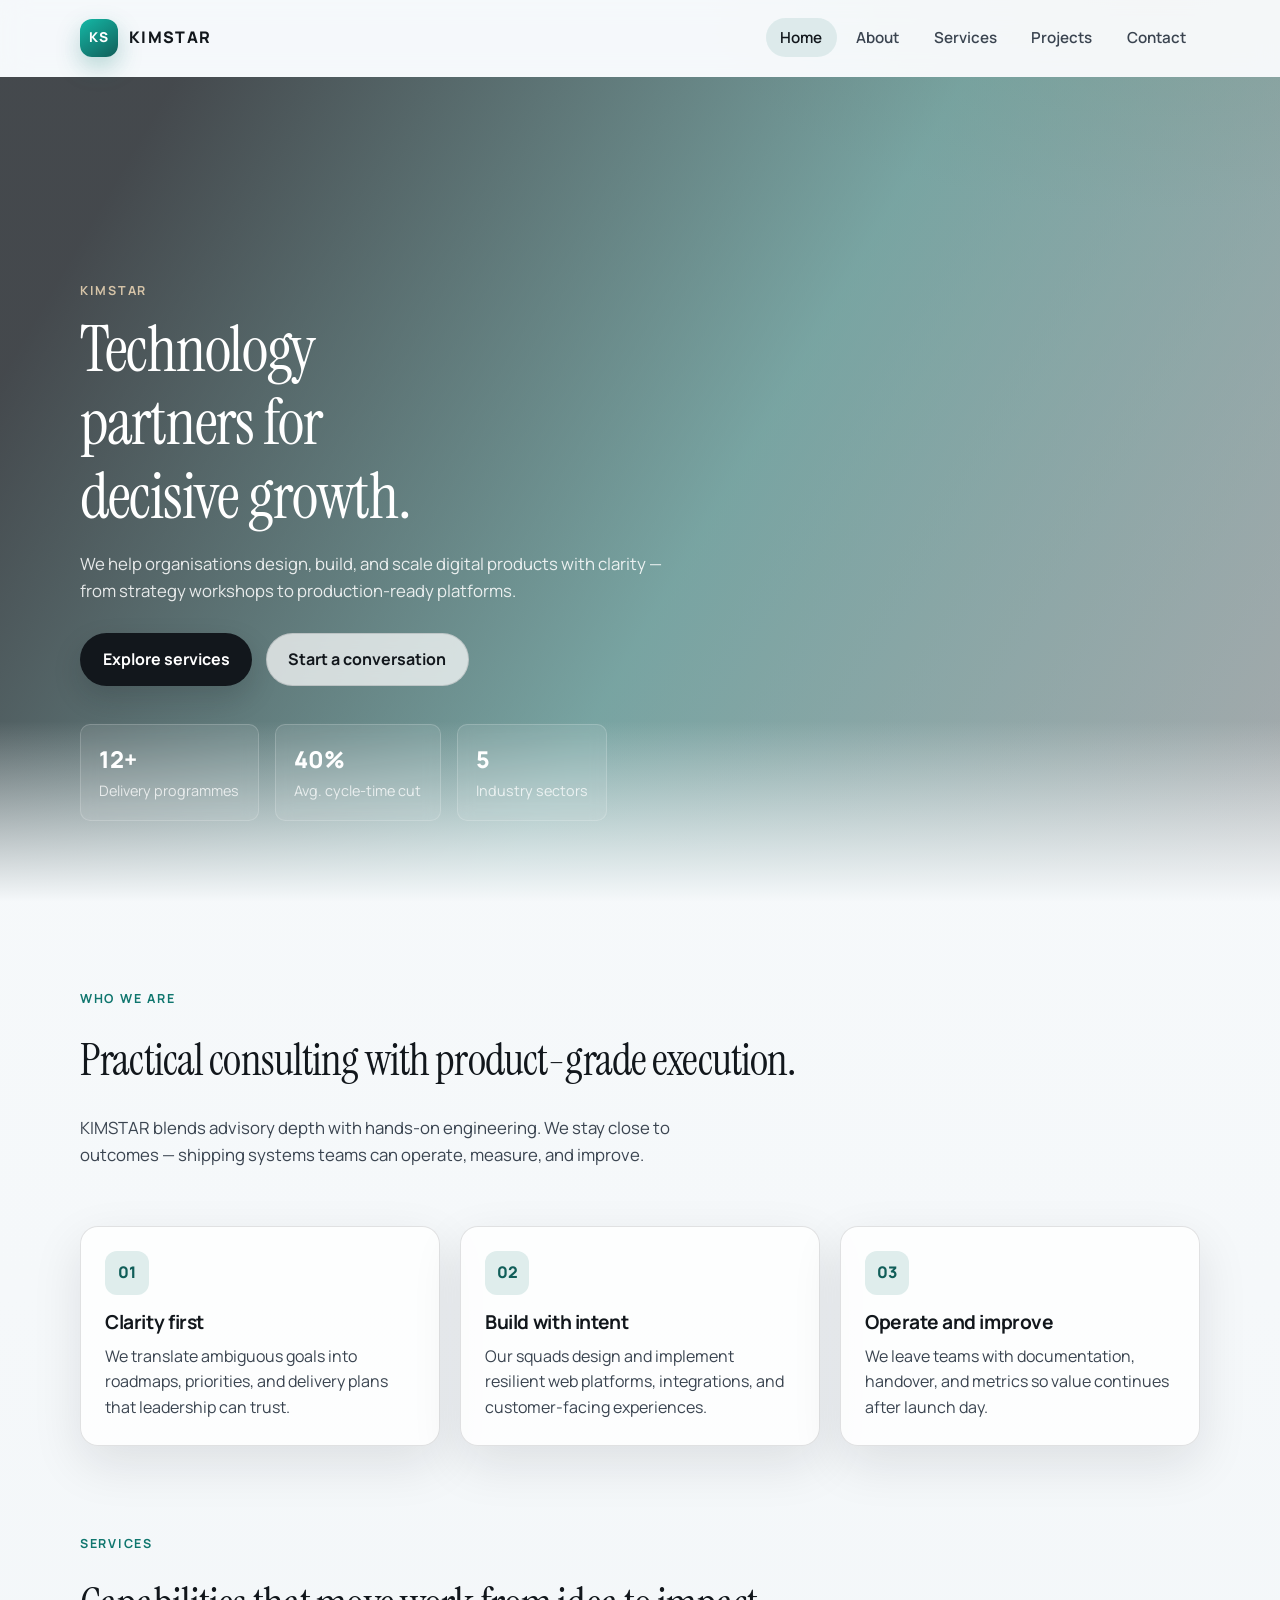
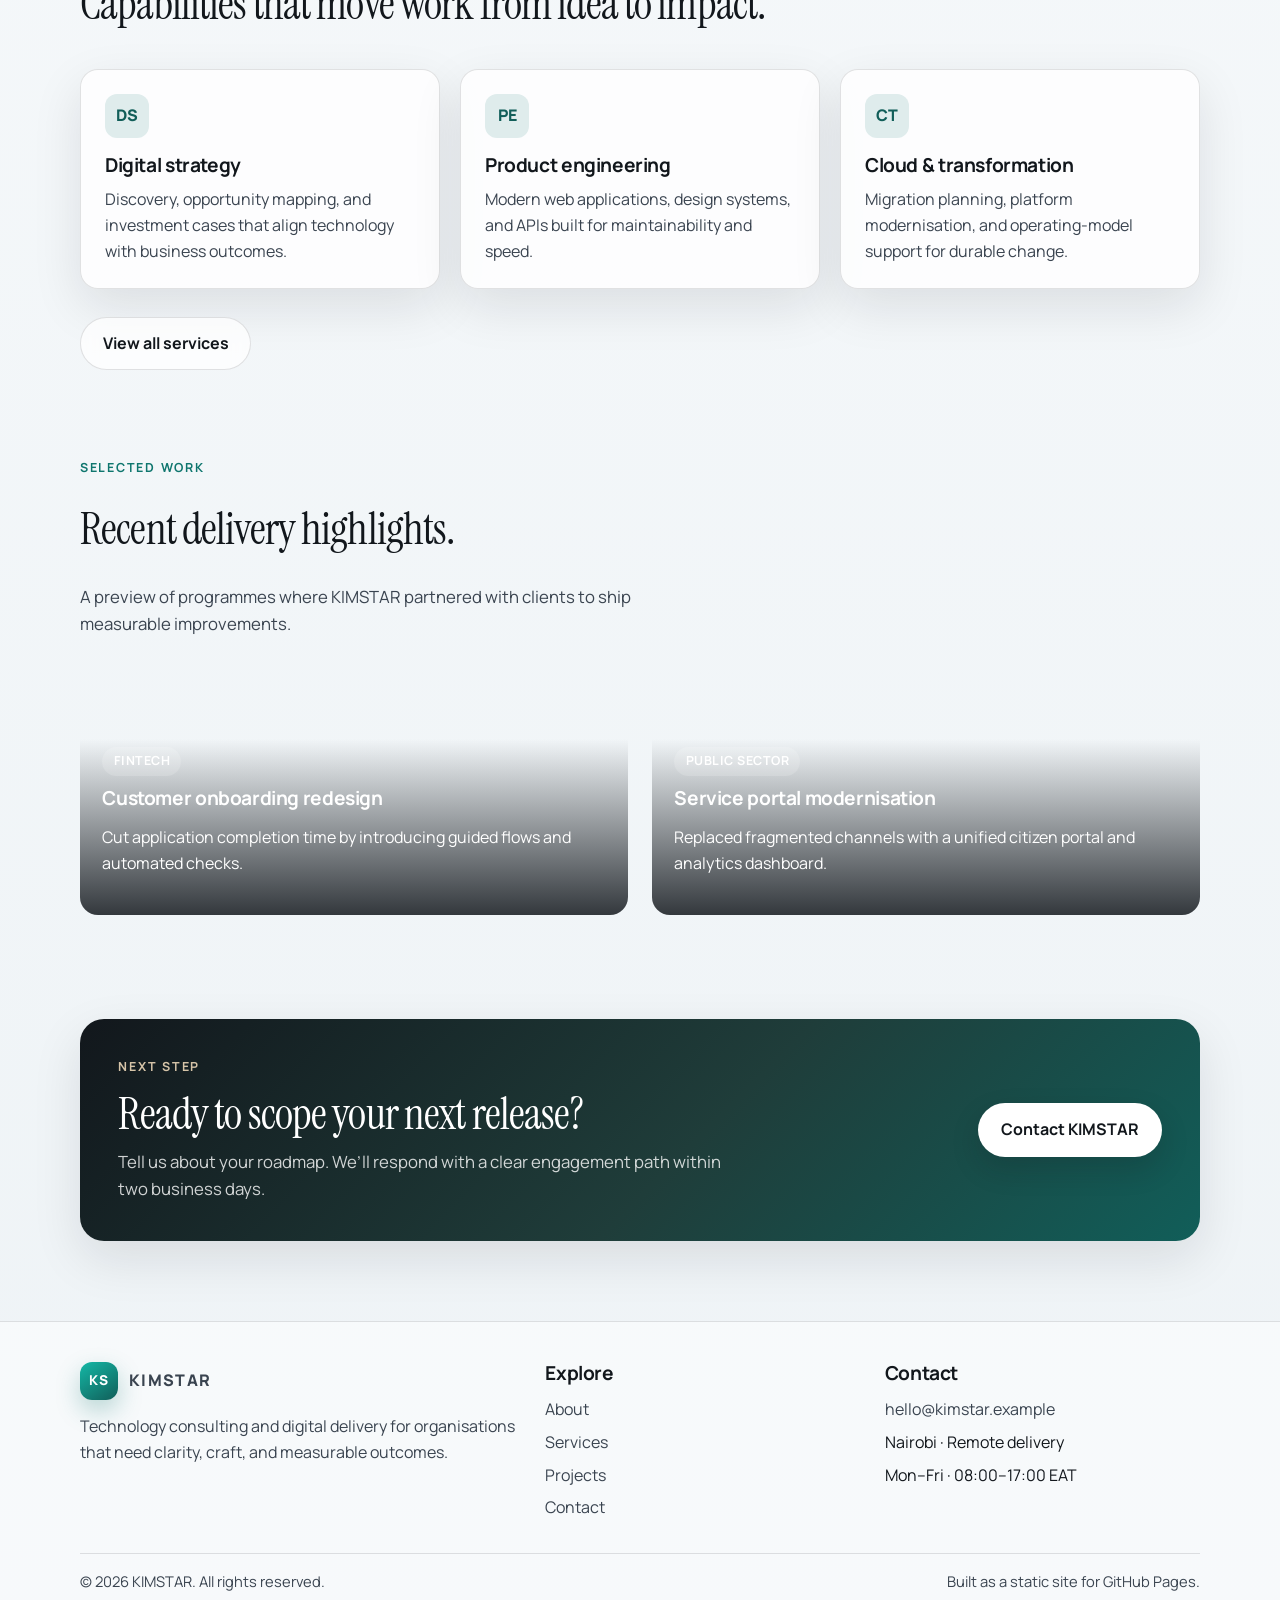
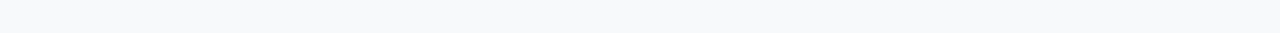
==== index.html @ d60c6785 "feat(home): build homepage layout Add hero, company intro, services overview, project preview, and C" ====
﻿<!DOCTYPE html>
<html lang="en">
<head>
  <meta charset="UTF-8">
  <meta name="viewport" content="width=device-width, initial-scale=1.0">
  <title>KIMSTAR — Technology & Digital Solutions</title>
  <meta name="description" content="KIMSTAR delivers enterprise technology consulting, digital products, and transformation programmes.">
  <link rel="preconnect" href="https://fonts.googleapis.com">
  <link rel="preconnect" href="https://fonts.gstatic.com" crossorigin>
  <link href="https://fonts.googleapis.com/css2?family=Manrope:wght@400;500;600;700;800&family=Instrument+Serif:ital@0;1&display=swap" rel="stylesheet">
  <link rel="stylesheet" href="css/style.css">
  <link rel="stylesheet" href="css/responsive.css">
</head>
<body>
  <div id="site-header"></div>
  <main id="home-main">
    <section class="hero">
      <div class="container">
        <p class="eyebrow">KIMSTAR</p>
        <h1>Technology partners for decisive growth.</h1>
        <p class="lede">
          We help organisations design, build, and scale digital products with clarity —
          from strategy workshops to production-ready platforms.
        </p>
        <div class="btn-group">
          <a class="btn btn-primary" href="services.html">Explore services</a>
          <a class="btn btn-secondary" href="contact.html">Start a conversation</a>
        </div>
        <div class="hero-metrics">
          <div class="metric"><strong>12+</strong><span>Delivery programmes</span></div>
          <div class="metric"><strong>40%</strong><span>Avg. cycle-time cut</span></div>
          <div class="metric"><strong>5</strong><span>Industry sectors</span></div>
        </div>
      </div>
    </section>

    <section class="section">
      <div class="container">
        <div class="section-header reveal">
          <p class="eyebrow">Who we are</p>
          <h2>Practical consulting with product-grade execution.</h2>
          <p class="section-intro">
            KIMSTAR blends advisory depth with hands-on engineering. We stay close to outcomes —
            shipping systems teams can operate, measure, and improve.
          </p>
        </div>
        <div class="grid-3">
          <article class="card reveal">
            <div class="card-icon">01</div>
            <h3>Clarity first</h3>
            <p>We translate ambiguous goals into roadmaps, priorities, and delivery plans that leadership can trust.</p>
          </article>
          <article class="card reveal">
            <div class="card-icon">02</div>
            <h3>Build with intent</h3>
            <p>Our squads design and implement resilient web platforms, integrations, and customer-facing experiences.</p>
          </article>
          <article class="card reveal">
            <div class="card-icon">03</div>
            <h3>Operate and improve</h3>
            <p>We leave teams with documentation, handover, and metrics so value continues after launch day.</p>
          </article>
        </div>
      </div>
    </section>

    <section class="section" style="padding-top: 0;">
      <div class="container">
        <div class="section-header reveal">
          <p class="eyebrow">Services</p>
          <h2>Capabilities that move work from idea to impact.</h2>
        </div>
        <div class="grid-3">
          <article class="card reveal">
            <div class="card-icon">DS</div>
            <h3>Digital strategy</h3>
            <p>Discovery, opportunity mapping, and investment cases that align technology with business outcomes.</p>
          </article>
          <article class="card reveal">
            <div class="card-icon">PE</div>
            <h3>Product engineering</h3>
            <p>Modern web applications, design systems, and APIs built for maintainability and speed.</p>
          </article>
          <article class="card reveal">
            <div class="card-icon">CT</div>
            <h3>Cloud & transformation</h3>
            <p>Migration planning, platform modernisation, and operating-model support for durable change.</p>
          </article>
        </div>
        <div class="btn-group">
          <a class="btn btn-secondary" href="services.html">View all services</a>
        </div>
      </div>
    </section>

    <section class="section" style="padding-top: 0;">
      <div class="container">
        <div class="section-header reveal">
          <p class="eyebrow">Selected work</p>
          <h2>Recent delivery highlights.</h2>
          <p class="section-intro">A preview of programmes where KIMSTAR partnered with clients to ship measurable improvements.</p>
        </div>
        <div class="grid-2">
          <a class="project-tile reveal" href="projects.html" style="background-image: url('https://images.unsplash.com/photo-1460925895917-afdab827c52f?auto=format&fit=crop&w=1200&q=80');">
            <span class="tag">Fintech</span>
            <h3>Customer onboarding redesign</h3>
            <p>Cut application completion time by introducing guided flows and automated checks.</p>
          </a>
          <a class="project-tile reveal" href="projects.html" style="background-image: url('https://images.unsplash.com/photo-1556761175-5973dc0f32e7?auto=format&fit=crop&w=1200&q=80');">
            <span class="tag">Public sector</span>
            <h3>Service portal modernisation</h3>
            <p>Replaced fragmented channels with a unified citizen portal and analytics dashboard.</p>
          </a>
        </div>
      </div>
    </section>

    <section class="cta-band">
      <div class="container">
        <div class="panel reveal">
          <div>
            <p class="eyebrow" style="color: var(--sand);">Next step</p>
            <h2>Ready to scope your next release?</h2>
            <p class="lede">Tell us about your roadmap. We’ll respond with a clear engagement path within two business days.</p>
          </div>
          <a class="btn btn-primary" href="contact.html" style="background: var(--white); color: var(--ink);">Contact KIMSTAR</a>
        </div>
      </div>
    </section>
  </main>
  <div id="site-footer"></div>
  <script src="js/navigation.js"></script>
  <script src="js/main.js"></script>
</body>
</html>
---- css/style.css ----
﻿/* KIMSTAR design system */
:root {
  --ink: #12171c;
  --ink-soft: #3a4450;
  --mist: #e8eef2;
  --paper: #f5f8fa;
  --white: #ffffff;
  --teal: #0f766e;
  --teal-deep: #115e59;
  --teal-bright: #14b8a6;
  --sand: #d6c4a8;
  --line: rgba(18, 23, 28, 0.12);
  --shadow: 0 18px 50px rgba(18, 23, 28, 0.1);
  --radius: 18px;
  --radius-sm: 10px;
  --container: 1120px;
  --header-h: 76px;
  --font-sans: "Manrope", "Segoe UI", sans-serif;
  --font-display: "Instrument Serif", Georgia, serif;
  --ease: cubic-bezier(0.22, 1, 0.36, 1);
}

*,
*::before,
*::after {
  box-sizing: border-box;
}

html {
  scroll-behavior: smooth;
}

body {
  margin: 0;
  font-family: var(--font-sans);
  color: var(--ink);
  background:
    radial-gradient(1200px 500px at 10% -10%, rgba(20, 184, 166, 0.16), transparent 55%),
    radial-gradient(900px 420px at 90% 0%, rgba(214, 196, 168, 0.22), transparent 50%),
    linear-gradient(180deg, #f7fafb 0%, var(--paper) 40%, #eef3f6 100%);
  line-height: 1.6;
  min-height: 100vh;
}

img {
  max-width: 100%;
  display: block;
}

a {
  color: inherit;
  text-decoration: none;
}

button,
input,
textarea,
select {
  font: inherit;
}

.container {
  width: min(100% - 2.5rem, var(--container));
  margin-inline: auto;
}

.eyebrow {
  margin: 0 0 0.75rem;
  font-size: 0.78rem;
  font-weight: 700;
  letter-spacing: 0.14em;
  text-transform: uppercase;
  color: var(--teal);
}

h1,
h2,
h3 {
  margin: 0;
  line-height: 1.15;
  letter-spacing: -0.02em;
}

h1 {
  font-family: var(--font-display);
  font-size: clamp(2.6rem, 5vw, 4.4rem);
  font-weight: 400;
}

h2 {
  font-family: var(--font-display);
  font-size: clamp(2rem, 3.4vw, 3rem);
  font-weight: 400;
}

h3 {
  font-size: 1.2rem;
  font-weight: 700;
}

.lede,
.section-intro {
  max-width: 38rem;
  color: var(--ink-soft);
  font-size: 1.05rem;
}

.section {
  padding: 5.5rem 0;
}

.section-header {
  display: grid;
  gap: 0.85rem;
  margin-bottom: 2.5rem;
}

.btn {
  display: inline-flex;
  align-items: center;
  justify-content: center;
  gap: 0.5rem;
  min-height: 48px;
  padding: 0.8rem 1.35rem;
  border-radius: 999px;
  border: 1px solid transparent;
  font-weight: 700;
  transition: transform 0.25s var(--ease), background 0.25s var(--ease), box-shadow 0.25s var(--ease),
    border-color 0.25s var(--ease);
}

.btn:hover {
  transform: translateY(-2px);
}

.btn-primary {
  background: var(--ink);
  color: var(--white);
  box-shadow: 0 12px 28px rgba(18, 23, 28, 0.18);
}

.btn-primary:hover {
  background: var(--teal-deep);
}

.btn-secondary {
  background: rgba(255, 255, 255, 0.72);
  border-color: var(--line);
  color: var(--ink);
  backdrop-filter: blur(8px);
}

.btn-secondary:hover {
  border-color: var(--teal);
}

.btn-group {
  display: flex;
  flex-wrap: wrap;
  gap: 0.85rem;
  margin-top: 1.75rem;
}

/* Header / Nav */
.site-header {
  position: sticky;
  top: 0;
  z-index: 100;
  backdrop-filter: blur(14px);
  background: rgba(245, 248, 250, 0.82);
  border-bottom: 1px solid transparent;
  transition: border-color 0.25s var(--ease), background 0.25s var(--ease);
}

.site-header.is-scrolled {
  border-bottom-color: var(--line);
  background: rgba(245, 248, 250, 0.94);
}

.nav-bar {
  min-height: var(--header-h);
  display: flex;
  align-items: center;
  justify-content: space-between;
  gap: 1rem;
}

.brand {
  display: inline-flex;
  align-items: center;
  gap: 0.7rem;
  font-weight: 800;
  letter-spacing: 0.08em;
}

.brand-mark {
  width: 38px;
  height: 38px;
  border-radius: 12px;
  display: grid;
  place-items: center;
  color: var(--white);
  background: linear-gradient(145deg, var(--teal-bright), var(--teal-deep));
  box-shadow: 0 10px 24px rgba(15, 118, 110, 0.28);
  font-size: 0.85rem;
}

.brand-text {
  font-size: 1rem;
}

.nav-links {
  display: flex;
  align-items: center;
  gap: 0.35rem;
  list-style: none;
  margin: 0;
  padding: 0;
}

.nav-links a {
  padding: 0.55rem 0.9rem;
  border-radius: 999px;
  color: var(--ink-soft);
  font-weight: 600;
  font-size: 0.95rem;
  transition: background 0.2s var(--ease), color 0.2s var(--ease);
}

.nav-links a:hover,
.nav-links a.active {
  color: var(--ink);
  background: rgba(15, 118, 110, 0.1);
}

.nav-toggle {
  display: none;
  width: 44px;
  height: 44px;
  border-radius: 12px;
  border: 1px solid var(--line);
  background: rgba(255, 255, 255, 0.7);
  cursor: pointer;
  place-items: center;
  gap: 5px;
  padding: 0;
}

.nav-toggle span {
  display: block;
  width: 18px;
  height: 2px;
  background: var(--ink);
  transition: transform 0.25s var(--ease), opacity 0.25s var(--ease);
}

/* Hero */
.hero {
  position: relative;
  min-height: calc(100vh - var(--header-h));
  display: grid;
  align-items: end;
  padding: 4rem 0 5rem;
  overflow: hidden;
}

.hero::before {
  content: "";
  position: absolute;
  inset: 0;
  background:
    linear-gradient(120deg, rgba(18, 23, 28, 0.78) 10%, rgba(17, 94, 89, 0.55) 55%, rgba(18, 23, 28, 0.35) 100%),
    url("https://images.unsplash.com/photo-1497366216548-37526070297c?auto=format&fit=crop&w=1800&q=80")
      center/cover no-repeat;
  z-index: 0;
}

.hero::after {
  content: "";
  position: absolute;
  inset: auto 0 0;
  height: 180px;
  background: linear-gradient(transparent, var(--paper));
  z-index: 1;
}

.hero .container {
  position: relative;
  z-index: 2;
  color: var(--white);
}

.hero .eyebrow {
  color: var(--sand);
}

.hero h1 {
  max-width: 14ch;
}

.hero .lede {
  color: rgba(255, 255, 255, 0.86);
  margin-top: 1.1rem;
}

.hero-metrics {
  display: flex;
  flex-wrap: wrap;
  gap: 1rem;
  margin-top: 2.4rem;
}

.metric {
  min-width: 140px;
  padding: 1rem 1.15rem;
  border: 1px solid rgba(255, 255, 255, 0.18);
  border-radius: var(--radius-sm);
  background: rgba(255, 255, 255, 0.08);
  backdrop-filter: blur(8px);
}

.metric strong {
  display: block;
  font-size: 1.45rem;
  font-weight: 800;
}

.metric span {
  color: rgba(255, 255, 255, 0.75);
  font-size: 0.9rem;
}

/* Cards / grids */
.grid-3 {
  display: grid;
  grid-template-columns: repeat(3, 1fr);
  gap: 1.25rem;
}

.grid-2 {
  display: grid;
  grid-template-columns: repeat(2, 1fr);
  gap: 1.5rem;
}

.card {
  background: rgba(255, 255, 255, 0.78);
  border: 1px solid var(--line);
  border-radius: var(--radius);
  padding: 1.5rem;
  box-shadow: var(--shadow);
  transition: transform 0.3s var(--ease), border-color 0.3s var(--ease);
}

.card:hover {
  transform: translateY(-4px);
  border-color: rgba(15, 118, 110, 0.35);
}

.card-icon {
  width: 44px;
  height: 44px;
  border-radius: 12px;
  display: grid;
  place-items: center;
  margin-bottom: 1rem;
  background: rgba(15, 118, 110, 0.12);
  color: var(--teal-deep);
  font-weight: 800;
}

.card p {
  margin: 0.7rem 0 0;
  color: var(--ink-soft);
}

.panel {
  border-radius: calc(var(--radius) + 6px);
  border: 1px solid var(--line);
  background:
    linear-gradient(160deg, rgba(255, 255, 255, 0.9), rgba(232, 238, 242, 0.75)),
    var(--white);
  padding: clamp(1.5rem, 3vw, 2.5rem);
  box-shadow: var(--shadow);
}

.page-hero {
  padding: 4.5rem 0 2.5rem;
}

.page-hero h1 {
  margin-bottom: 0.85rem;
}

.split {
  display: grid;
  grid-template-columns: 1.1fr 0.9fr;
  gap: 2rem;
  align-items: center;
}

.list-check {
  list-style: none;
  margin: 1.25rem 0 0;
  padding: 0;
  display: grid;
  gap: 0.75rem;
}

.list-check li {
  position: relative;
  padding-left: 1.6rem;
  color: var(--ink-soft);
}

.list-check li::before {
  content: "";
  position: absolute;
  left: 0;
  top: 0.45rem;
  width: 0.7rem;
  height: 0.7rem;
  border-radius: 50%;
  background: var(--teal-bright);
  box-shadow: 0 0 0 4px rgba(20, 184, 166, 0.18);
}

.project-tile {
  min-height: 220px;
  border-radius: var(--radius);
  padding: 1.4rem;
  display: flex;
  flex-direction: column;
  justify-content: flex-end;
  color: var(--white);
  background-size: cover;
  background-position: center;
  position: relative;
  overflow: hidden;
}

.project-tile::before {
  content: "";
  position: absolute;
  inset: 0;
  background: linear-gradient(180deg, transparent 20%, rgba(18, 23, 28, 0.85));
}

.project-tile > * {
  position: relative;
  z-index: 1;
}

.tag {
  display: inline-flex;
  width: fit-content;
  padding: 0.3rem 0.7rem;
  border-radius: 999px;
  background: rgba(255, 255, 255, 0.16);
  font-size: 0.78rem;
  font-weight: 700;
  letter-spacing: 0.04em;
  text-transform: uppercase;
  margin-bottom: 0.7rem;
}

.cta-band {
  margin: 1rem 0 5rem;
}

.cta-band .panel {
  display: flex;
  flex-wrap: wrap;
  align-items: center;
  justify-content: space-between;
  gap: 1.25rem;
  background: linear-gradient(135deg, var(--ink), #1f3d3a 55%, var(--teal-deep));
  color: var(--white);
  border: none;
}

.cta-band .lede {
  color: rgba(255, 255, 255, 0.8);
  margin: 0.6rem 0 0;
}

.site-footer {
  border-top: 1px solid var(--line);
  background: rgba(255, 255, 255, 0.55);
  padding: 2.5rem 0;
}

.footer-grid {
  display: grid;
  grid-template-columns: 1.4fr 1fr 1fr;
  gap: 1.5rem;
}

.site-footer p,
.site-footer a {
  color: var(--ink-soft);
}

.footer-links {
  display: grid;
  gap: 0.45rem;
}

.footer-bottom {
  margin-top: 2rem;
  padding-top: 1rem;
  border-top: 1px solid var(--line);
  display: flex;
  justify-content: space-between;
  gap: 1rem;
  flex-wrap: wrap;
  font-size: 0.92rem;
  color: var(--ink-soft);
}

.reveal {
  opacity: 0;
  transform: translateY(18px);
  transition: opacity 0.7s var(--ease), transform 0.7s var(--ease);
}

.reveal.is-visible {
  opacity: 1;
  transform: none;
}

.stat-row {
  display: grid;
  grid-template-columns: repeat(3, 1fr);
  gap: 1rem;
  margin-top: 1.5rem;
}

.stat-row article {
  padding: 1rem;
  border-radius: var(--radius-sm);
  background: rgba(15, 118, 110, 0.08);
}

.stat-row strong {
  display: block;
  font-size: 1.4rem;
}
---- css/responsive.css ----
﻿/* Responsive foundation */

@media (max-width: 960px) {
  .grid-3,
  .footer-grid,
  .stat-row {
    grid-template-columns: 1fr 1fr;
  }

  .split {
    grid-template-columns: 1fr;
  }

  .nav-toggle {
    display: grid;
  }

  .nav-links {
    position: absolute;
    top: calc(var(--header-h) + 0.4rem);
    right: 1.25rem;
    left: 1.25rem;
    flex-direction: column;
    align-items: stretch;
    padding: 0.75rem;
    border-radius: 16px;
    border: 1px solid var(--line);
    background: rgba(255, 255, 255, 0.96);
    box-shadow: var(--shadow);
    opacity: 0;
    pointer-events: none;
    transform: translateY(-8px);
    transition: opacity 0.25s var(--ease), transform 0.25s var(--ease);
  }

  .nav-links.is-open {
    opacity: 1;
    pointer-events: auto;
    transform: none;
  }

  .nav-links a {
    border-radius: 12px;
  }
}

@media (max-width: 720px) {
  .container {
    width: min(100% - 1.5rem, var(--container));
  }

  .section {
    padding: 3.75rem 0;
  }

  .grid-3,
  .grid-2,
  .footer-grid,
  .stat-row {
    grid-template-columns: 1fr;
  }

  .hero {
    min-height: auto;
    padding: 3rem 0 3.5rem;
  }

  .hero h1 {
    max-width: none;
  }

  .btn-group,
  .cta-band .panel {
    flex-direction: column;
    align-items: stretch;
  }

  .btn {
    width: 100%;
  }

  .page-hero {
    padding-top: 3rem;
  }
}
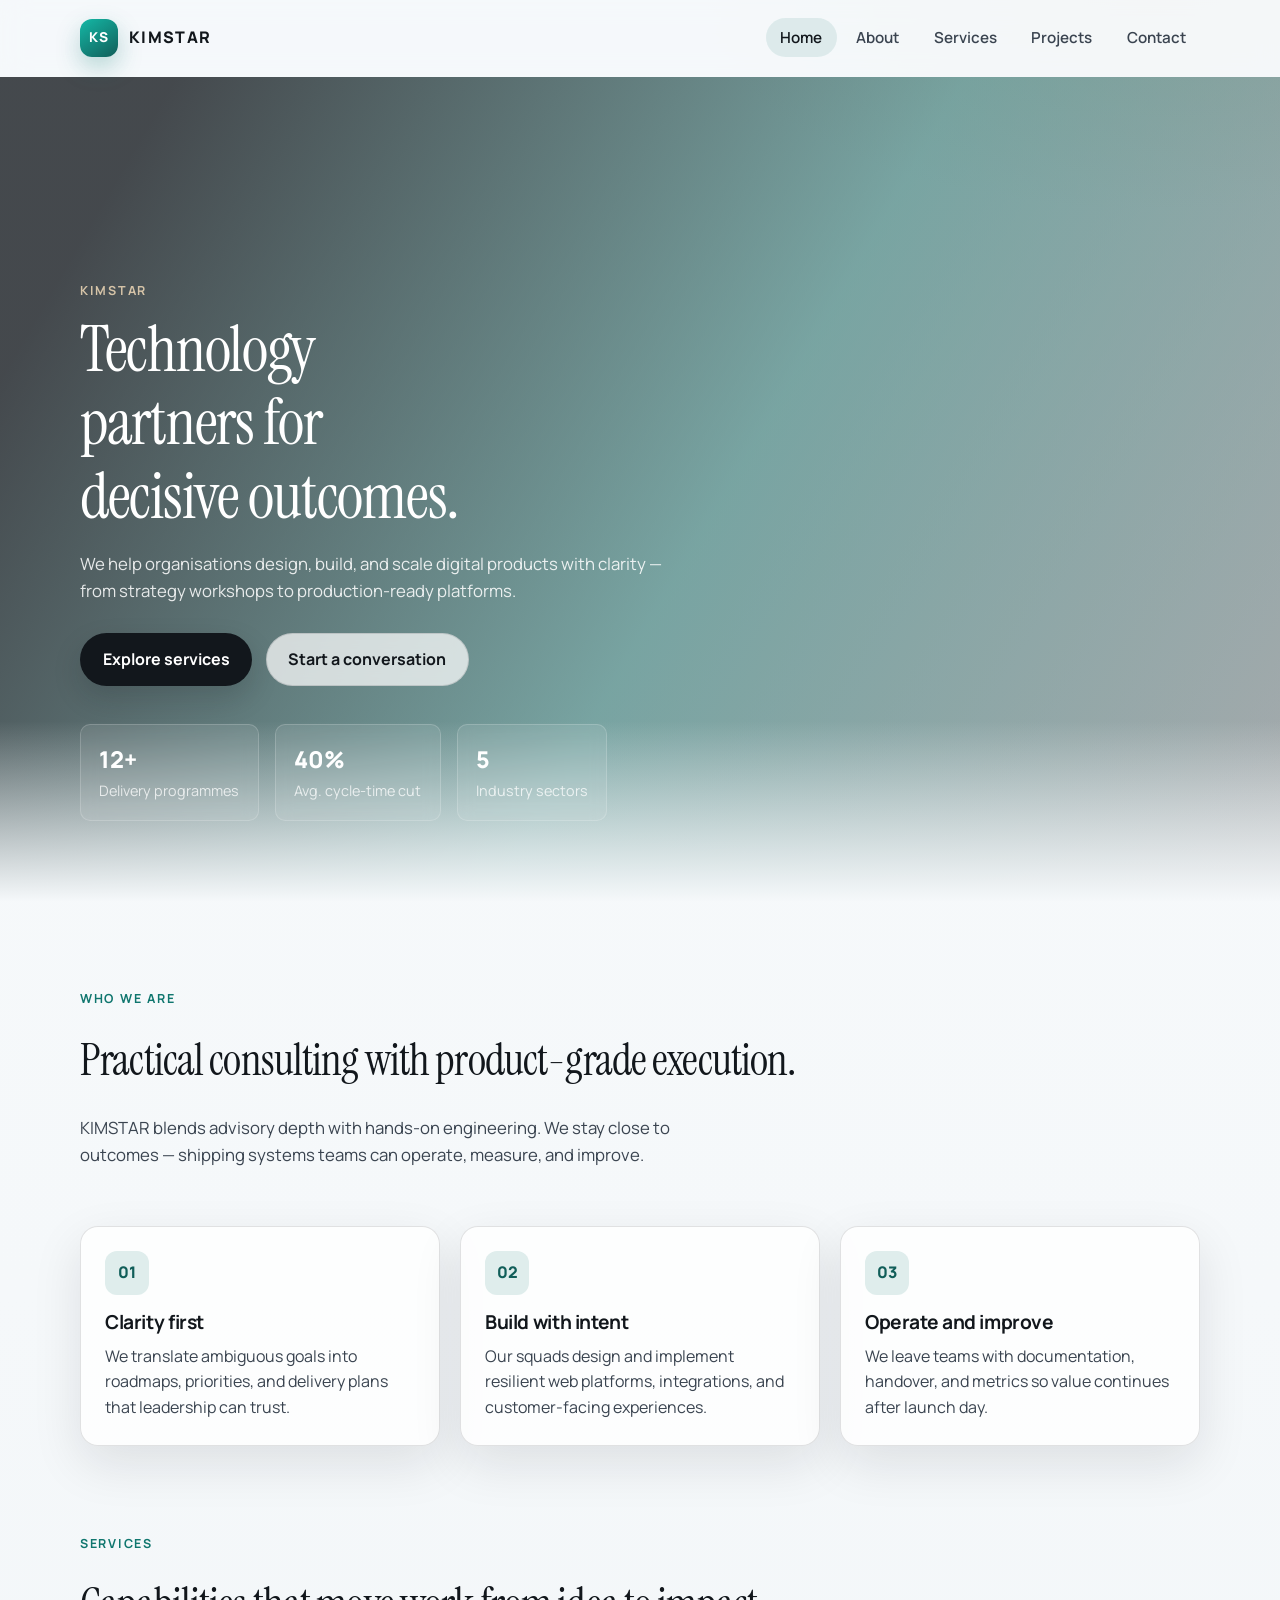
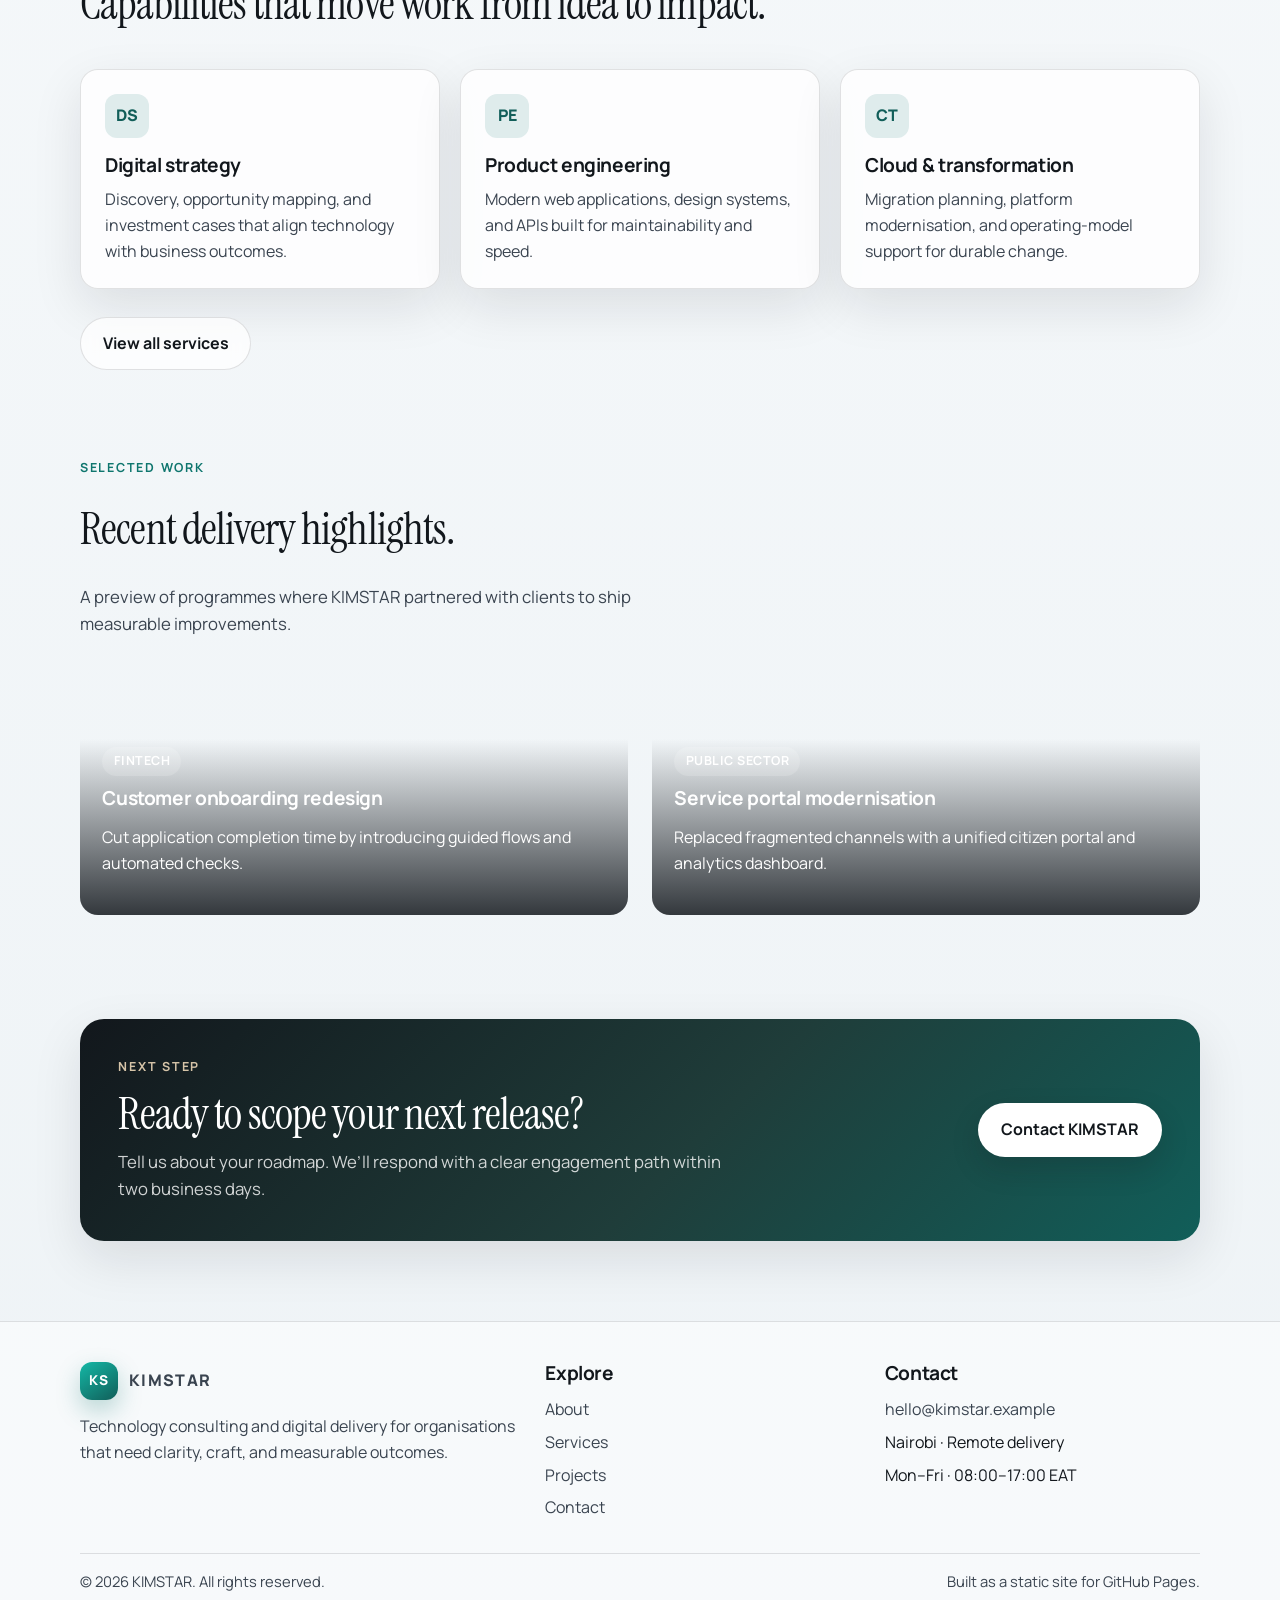
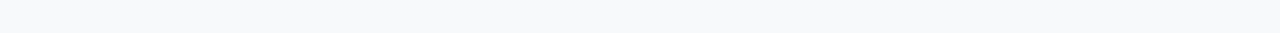
==== commit afdc019e: "feat(home): revise hero headline wording Change homepage hero heading copy for conflict demonstratio" ====
--- a/index.html
+++ b/index.html
@@ -17,7 +17,7 @@
     <section class="hero">
       <div class="container">
         <p class="eyebrow">KIMSTAR</p>
-        <h1>Technology partners for decisive growth.</h1>
+        <h1>Technology partners for decisive outcomes.</h1>
         <p class="lede">
           We help organisations design, build, and scale digital products with clarity —
           from strategy workshops to production-ready platforms.
@@ -133,3 +133,4 @@
   <script src="js/main.js"></script>
 </body>
 </html>
+
--- a/css/style.css
+++ b/css/style.css
@@ -546,3 +546,236 @@
   display: block;
   font-size: 1.4rem;
 }
+
+/* Mobile navigation polish */
+body.nav-open {
+  overflow: hidden;
+}
+
+.nav-backdrop {
+  position: fixed;
+  inset: 0;
+  background: rgba(18, 23, 28, 0.35);
+  opacity: 0;
+  pointer-events: none;
+  transition: opacity 0.3s var(--ease);
+  z-index: 90;
+}
+
+.nav-toggle.is-open + .nav-links + .nav-backdrop,
+.site-header:has(.nav-links.is-open) .nav-backdrop {
+  opacity: 1;
+  pointer-events: auto;
+}
+
+.nav-toggle.is-open span:nth-child(1) {
+  transform: translateY(7px) rotate(45deg);
+}
+
+.nav-toggle.is-open span:nth-child(2) {
+  opacity: 0;
+  transform: scaleX(0);
+}
+
+.nav-toggle.is-open span:nth-child(3) {
+  transform: translateY(-7px) rotate(-45deg);
+}
+
+.nav-toggle {
+  position: relative;
+  z-index: 110;
+}
+
+/* Project portfolio cards */
+.projects-grid {
+  display: grid;
+  grid-template-columns: repeat(3, 1fr);
+  gap: 1.25rem;
+}
+
+.project-card {
+  border: 1px solid var(--line);
+  border-radius: var(--radius);
+  overflow: hidden;
+  background: rgba(255, 255, 255, 0.82);
+  box-shadow: var(--shadow);
+  transition: transform 0.3s var(--ease), border-color 0.3s var(--ease);
+}
+
+.project-card:hover {
+  transform: translateY(-5px);
+  border-color: rgba(15, 118, 110, 0.4);
+}
+
+.project-card-media {
+  min-height: 180px;
+  background-size: cover;
+  background-position: center;
+}
+
+.project-card-body {
+  padding: 1.25rem 1.35rem 1.5rem;
+}
+
+.project-card-body .tag {
+  background: rgba(15, 118, 110, 0.12);
+  color: var(--teal-deep);
+  margin-bottom: 0.75rem;
+}
+
+.project-card-body p {
+  color: var(--ink-soft);
+  margin: 0.65rem 0 0;
+}
+
+.project-outcome {
+  margin-top: 1rem !important;
+  color: var(--ink) !important;
+}
+
+/* Filters */
+.filter-bar {
+  display: flex;
+  flex-wrap: wrap;
+  gap: 0.65rem;
+  margin-bottom: 1.75rem;
+}
+
+.filter-btn {
+  border: 1px solid var(--line);
+  background: rgba(255, 255, 255, 0.75);
+  color: var(--ink-soft);
+  border-radius: 999px;
+  min-height: 40px;
+  padding: 0.45rem 1rem;
+  font-weight: 700;
+  cursor: pointer;
+  transition: background 0.2s var(--ease), color 0.2s var(--ease), border-color 0.2s var(--ease);
+}
+
+.filter-btn:hover,
+.filter-btn.is-active {
+  background: var(--ink);
+  color: var(--white);
+  border-color: var(--ink);
+}
+
+.project-card.is-filtering {
+  opacity: 0;
+  transform: translateY(10px);
+  transition: opacity 0.35s var(--ease), transform 0.35s var(--ease);
+}
+
+.project-card.is-shown {
+  opacity: 1;
+  transform: none;
+}
+
+.filter-empty {
+  color: var(--ink-soft);
+}
+
+/* FAQ accordion */
+.faq-list {
+  display: grid;
+  gap: 0.75rem;
+}
+
+.faq-item {
+  border: 1px solid var(--line);
+  border-radius: var(--radius-sm);
+  background: rgba(255, 255, 255, 0.7);
+  overflow: hidden;
+}
+
+.faq-trigger {
+  width: 100%;
+  display: flex;
+  justify-content: space-between;
+  align-items: center;
+  gap: 1rem;
+  text-align: left;
+  border: 0;
+  background: transparent;
+  padding: 1rem 1.1rem;
+  font-weight: 700;
+  cursor: pointer;
+  color: var(--ink);
+}
+
+.faq-trigger span {
+  font-size: 1.25rem;
+  color: var(--teal);
+  transition: transform 0.25s var(--ease);
+}
+
+.faq-item.is-open .faq-trigger span {
+  transform: rotate(45deg);
+}
+
+.faq-panel {
+  padding: 0 1.1rem 1rem;
+  color: var(--ink-soft);
+}
+
+.faq-panel p {
+  margin: 0;
+}
+
+/* Contact form */
+.contact-layout {
+  display: grid;
+  grid-template-columns: 1.2fr 0.8fr;
+  gap: 1.5rem;
+  align-items: start;
+}
+
+.contact-form {
+  display: grid;
+  gap: 1rem;
+}
+
+.form-field {
+  display: grid;
+  gap: 0.4rem;
+}
+
+.form-field label {
+  font-weight: 700;
+}
+
+.form-field input,
+.form-field textarea {
+  width: 100%;
+  border: 1px solid var(--line);
+  border-radius: var(--radius-sm);
+  padding: 0.8rem 0.95rem;
+  background: rgba(255, 255, 255, 0.9);
+  color: var(--ink);
+}
+
+.form-field input:focus,
+.form-field textarea:focus {
+  outline: 2px solid rgba(20, 184, 166, 0.35);
+  border-color: var(--teal);
+}
+
+.form-field input.is-invalid,
+.form-field textarea.is-invalid {
+  border-color: #b42318;
+}
+
+.field-error {
+  margin: 0;
+  color: #b42318;
+  font-size: 0.9rem;
+}
+
+.form-success {
+  margin: 0.25rem 0 0;
+  padding: 0.85rem 1rem;
+  border-radius: var(--radius-sm);
+  background: rgba(15, 118, 110, 0.12);
+  color: var(--teal-deep);
+  font-weight: 600;
+}
--- a/css/responsive.css
+++ b/css/responsive.css
@@ -1,4 +1,4 @@
-﻿/* Responsive foundation */
+﻿/* Responsive foundation + mobile navigation */
 
 @media (max-width: 960px) {
   .grid-3,
@@ -16,21 +16,24 @@
   }
 
   .nav-links {
-    position: absolute;
-    top: calc(var(--header-h) + 0.4rem);
-    right: 1.25rem;
-    left: 1.25rem;
+    position: fixed;
+    top: calc(var(--header-h) + 0.55rem);
+    right: 1rem;
+    left: 1rem;
     flex-direction: column;
     align-items: stretch;
-    padding: 0.75rem;
-    border-radius: 16px;
+    padding: 0.85rem;
+    border-radius: 18px;
     border: 1px solid var(--line);
-    background: rgba(255, 255, 255, 0.96);
+    background: rgba(255, 255, 255, 0.97);
     box-shadow: var(--shadow);
     opacity: 0;
     pointer-events: none;
-    transform: translateY(-8px);
-    transition: opacity 0.25s var(--ease), transform 0.25s var(--ease);
+    transform: translateY(-12px) scale(0.98);
+    transition: opacity 0.28s var(--ease), transform 0.28s var(--ease);
+    z-index: 105;
+    max-height: calc(100vh - var(--header-h) - 2rem);
+    overflow: auto;
   }
 
   .nav-links.is-open {
@@ -41,6 +44,11 @@
 
   .nav-links a {
     border-radius: 12px;
+    padding: 0.85rem 1rem;
+  }
+
+  .nav-backdrop:not([hidden]) {
+    display: block;
   }
 }
 
@@ -83,3 +91,106 @@
     padding-top: 3rem;
   }
 }
+
+@media (max-width: 960px) {
+  .projects-grid {
+    grid-template-columns: 1fr 1fr;
+  }
+}
+
+@media (max-width: 720px) {
+  .projects-grid {
+    grid-template-columns: 1fr;
+  }
+}
+
+@media (max-width: 960px) {
+  .contact-layout {
+    grid-template-columns: 1fr;
+  }
+}
+
+/* Responsive polish */
+@media (max-width: 1100px) {
+  .hero-metrics {
+    gap: 0.75rem;
+  }
+
+  .metric {
+    min-width: 120px;
+  }
+}
+
+@media (max-width: 960px) {
+  h1 {
+    font-size: clamp(2.2rem, 5vw, 3.4rem);
+  }
+
+  .section-header {
+    margin-bottom: 2rem;
+  }
+
+  .filter-bar {
+    gap: 0.5rem;
+  }
+
+  .faq-trigger {
+    font-size: 0.98rem;
+  }
+}
+
+@media (max-width: 720px) {
+  :root {
+    --header-h: 68px;
+  }
+
+  .page-hero h1,
+  .hero h1 {
+    letter-spacing: -0.03em;
+  }
+
+  .lede,
+  .section-intro {
+    font-size: 1rem;
+  }
+
+  .card,
+  .panel,
+  .project-card-body {
+    padding-left: 1.15rem;
+    padding-right: 1.15rem;
+  }
+
+  .cta-band {
+    margin-bottom: 3.5rem;
+  }
+
+  .footer-bottom {
+    flex-direction: column;
+  }
+
+  .btn {
+    min-height: 46px;
+  }
+
+  .nav-links {
+    left: 0.75rem;
+    right: 0.75rem;
+  }
+}
+
+@media (max-width: 420px) {
+  .brand-text {
+    letter-spacing: 0.04em;
+  }
+
+  .filter-btn {
+    width: 100%;
+    justify-content: center;
+  }
+
+  .hero-metrics {
+    display: grid;
+    grid-template-columns: 1fr;
+  }
+}
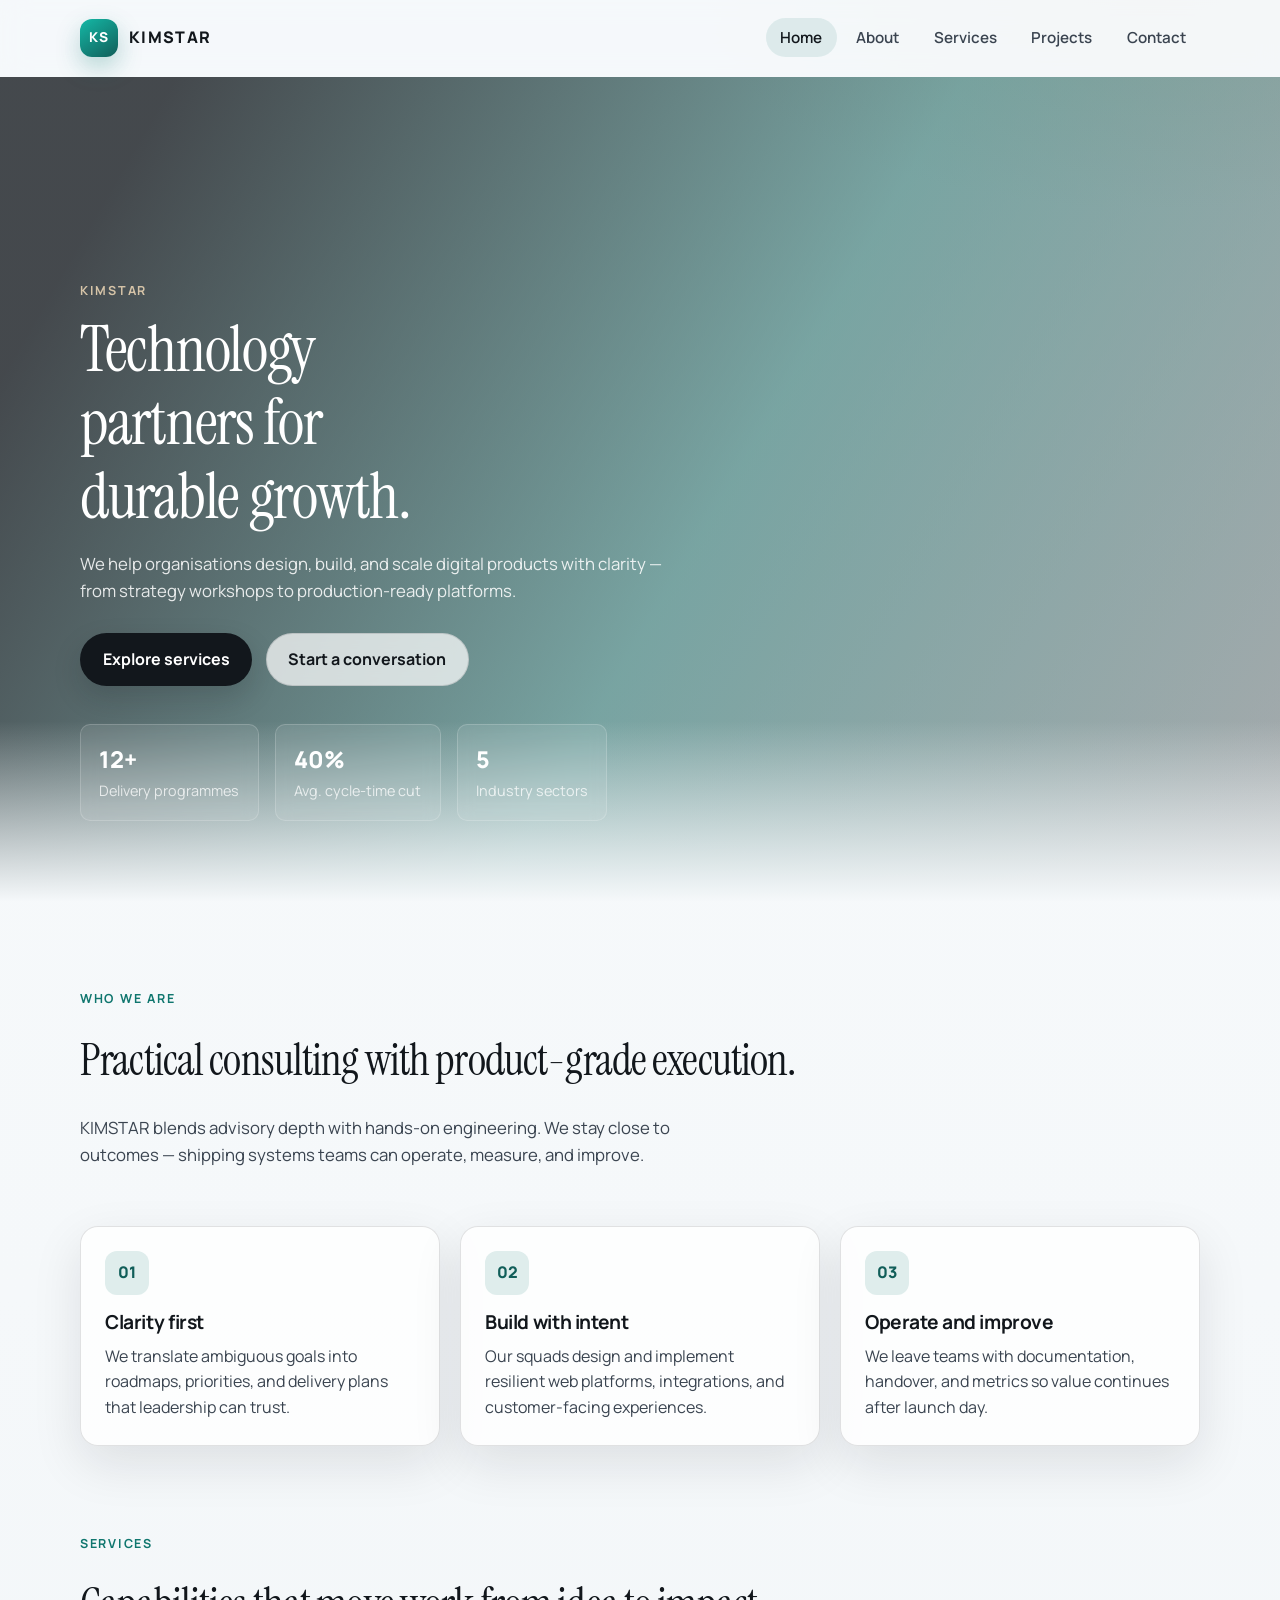
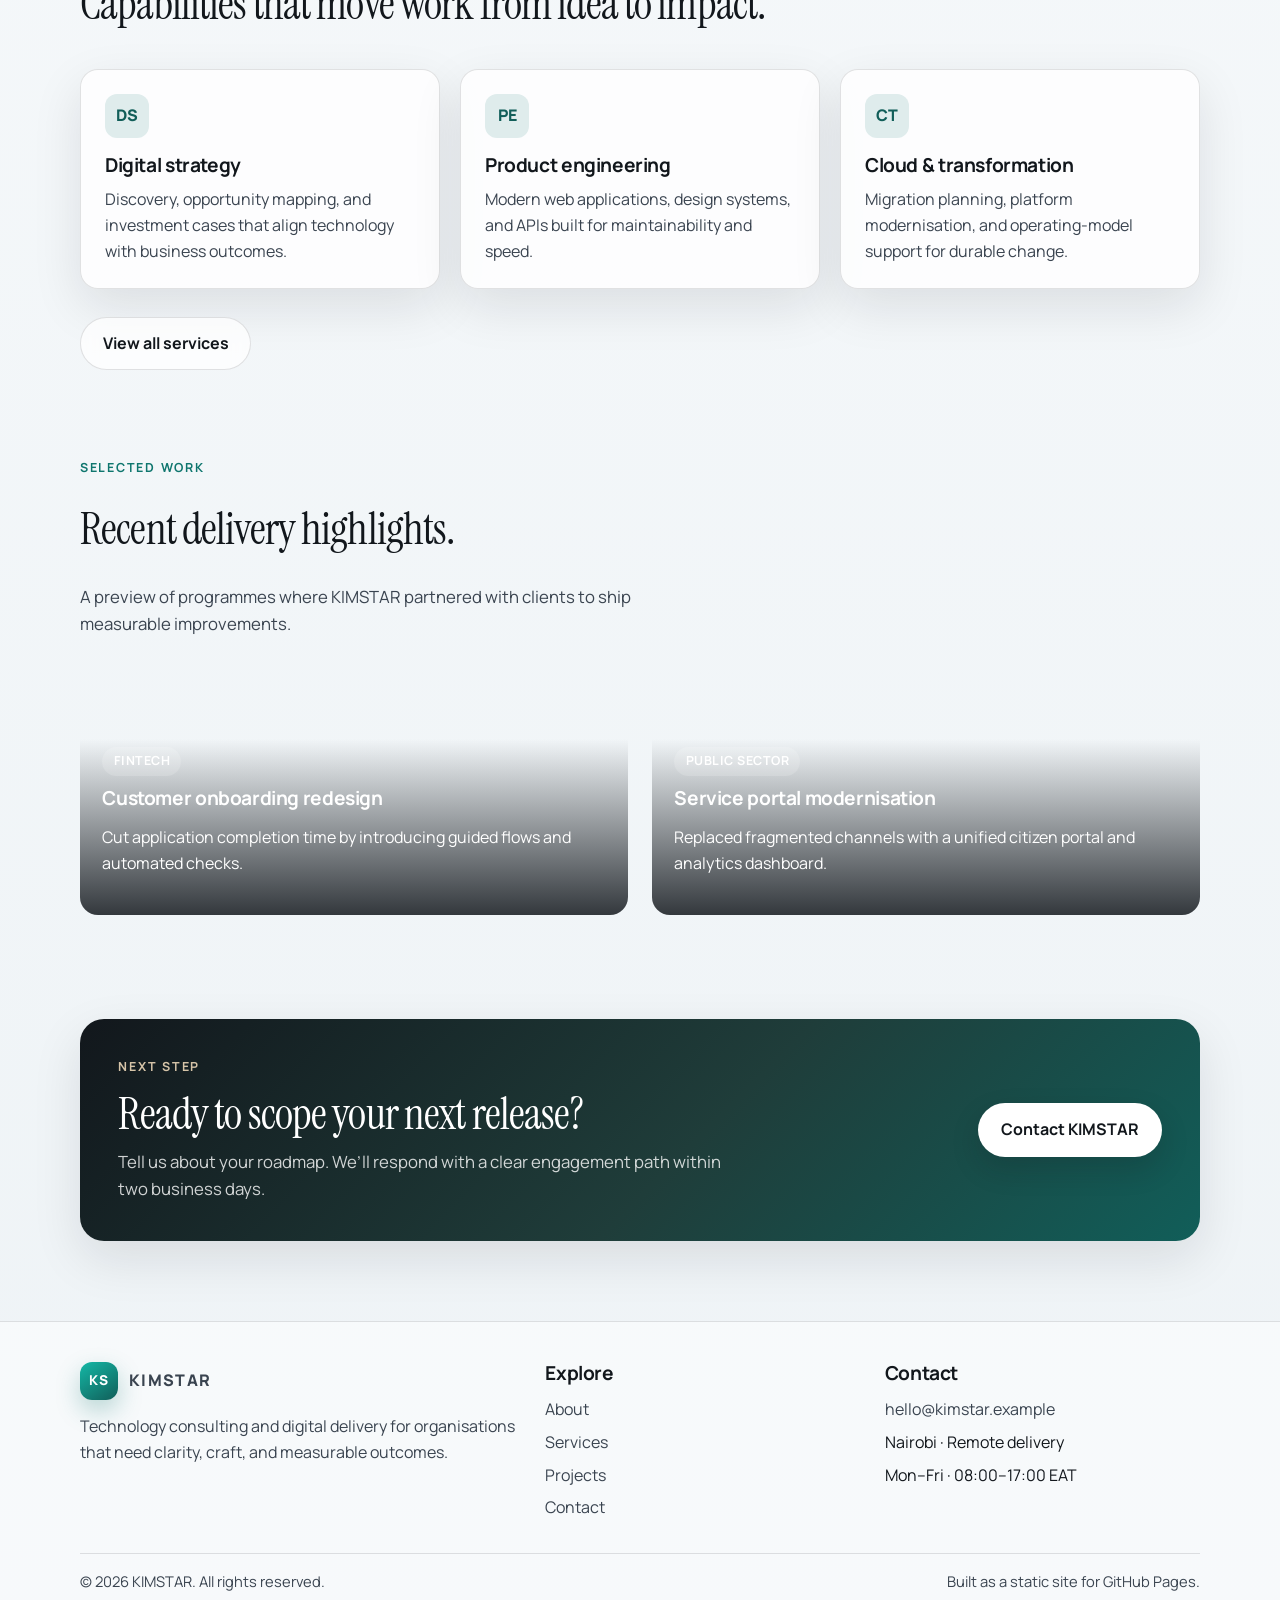
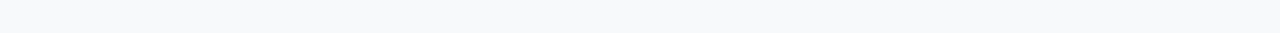
==== commit 2342c858: "feat(home): alternate hero headline wording Change the same homepage hero heading line for conflict " ====
--- a/index.html
+++ b/index.html
@@ -17,7 +17,7 @@
     <section class="hero">
       <div class="container">
         <p class="eyebrow">KIMSTAR</p>
-        <h1>Technology partners for decisive outcomes.</h1>
+        <h1>Technology partners for durable growth.</h1>
         <p class="lede">
           We help organisations design, build, and scale digital products with clarity —
           from strategy workshops to production-ready platforms.
